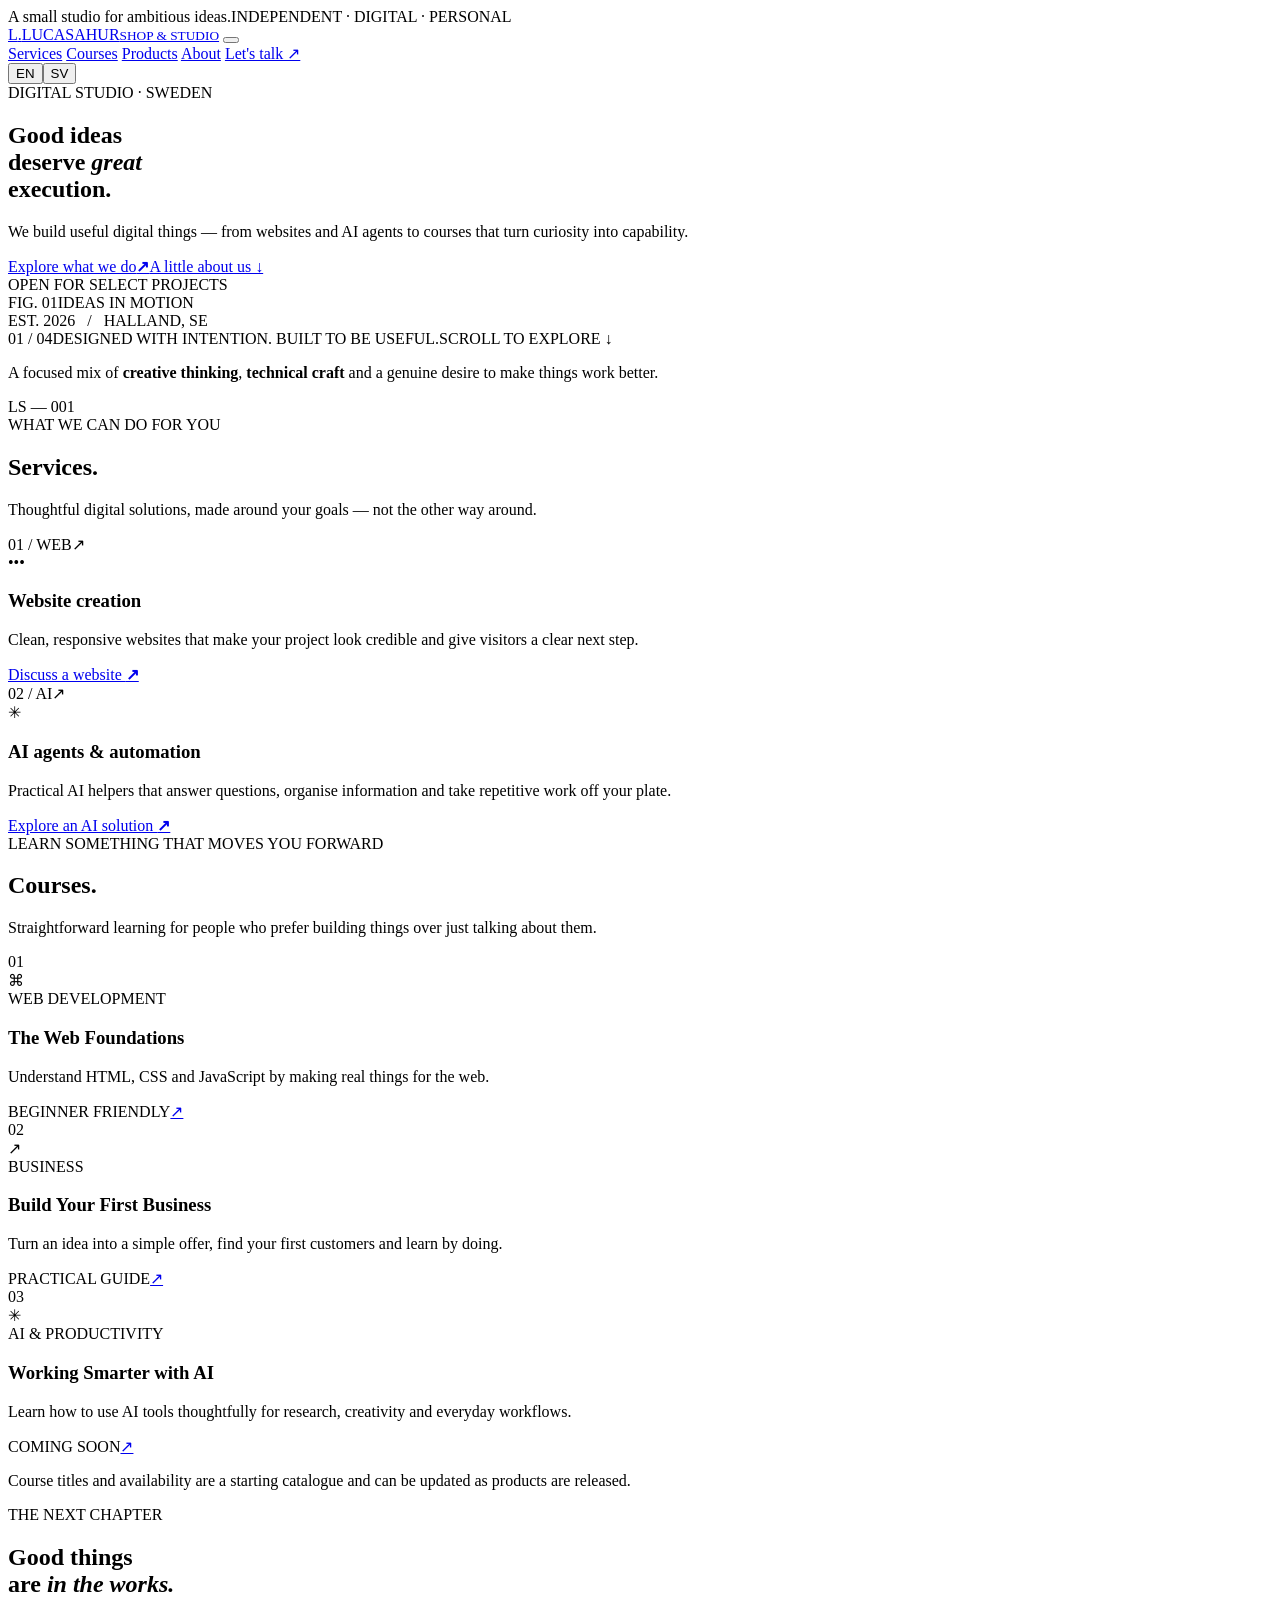
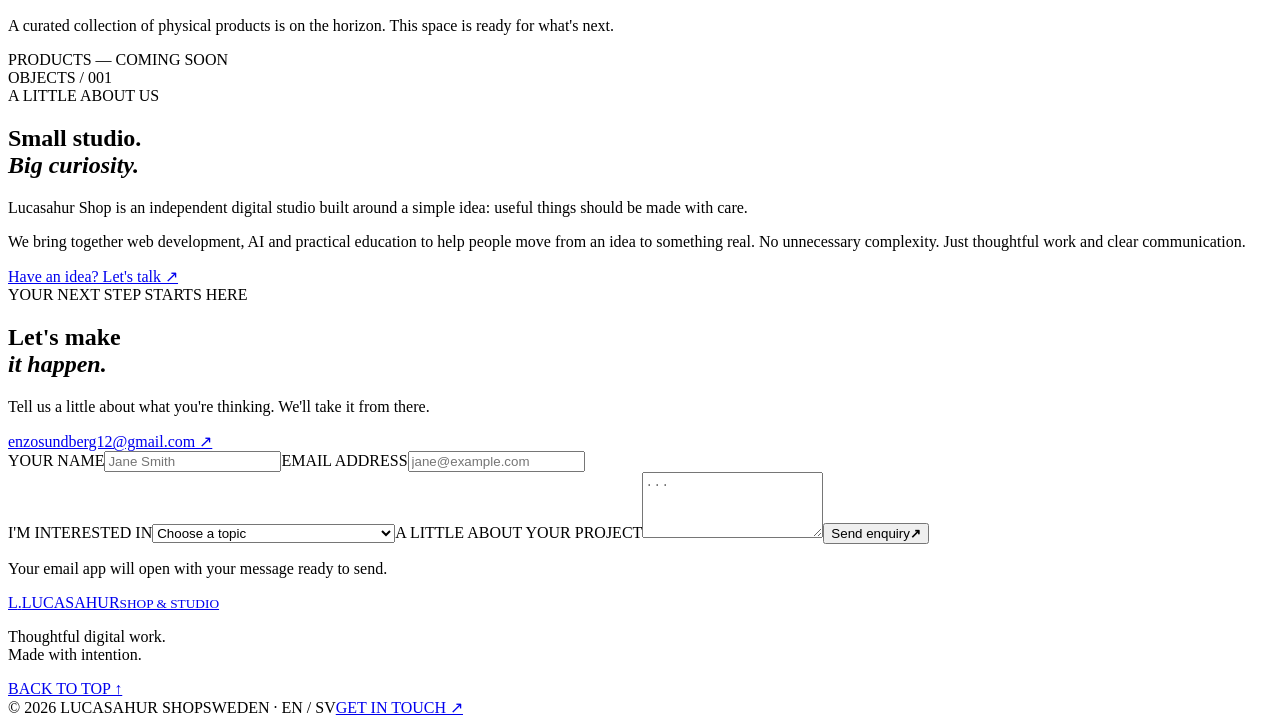
==== index.html @ e70e571a "Build Lucasahur Shop bilingual website" ====
<!DOCTYPE html>
<html lang="en">
<head>
  <meta charset="UTF-8"><meta name="viewport" content="width=device-width, initial-scale=1">
  <meta name="theme-color" content="#11110f">
  <meta name="description" content="Lucasahur Shop — digital services, practical courses and thoughtful products.">
  <meta property="og:title" content="Lucasahur Shop — Digital, thoughtfully made">
  <meta property="og:description" content="Websites, AI agents and practical digital courses.">
  <title>Lucasahur Shop — Digital, thoughtfully made</title>
  <link rel="preconnect" href="https://fonts.googleapis.com">
  <link rel="preconnect" href="https://fonts.gstatic.com" crossorigin>
  <link href="https://fonts.googleapis.com/css2?family=DM+Sans:wght@400;500;600;700&family=Manrope:wght@400;500;600;700;800&display=swap" rel="stylesheet">
  <link rel="stylesheet" href="styles.css">
  <script defer src="script.js"></script>
</head>
<body>
  <div class="announcement"><span data-en="A small studio for ambitious ideas." data-sv="En liten studio för stora idéer.">A small studio for ambitious ideas.</span><span class="announcement-right" data-en="INDEPENDENT · DIGITAL · PERSONAL" data-sv="OBEROENDE · DIGITALT · PERSONLIGT">INDEPENDENT · DIGITAL · PERSONAL</span></div>
  <header class="site-header">
    <a class="wordmark" href="#home" aria-label="Lucasahur Shop home"><span class="mark">L<span>.</span></span><span>LUCASAHUR<small>SHOP & STUDIO</small></span></a>
    <button class="menu-toggle" aria-label="Open menu" aria-expanded="false"><i></i><i></i></button>
    <nav class="main-nav">
      <a href="#services" data-en="Services" data-sv="Tjänster">Services</a>
      <a href="#courses" data-en="Courses" data-sv="Kurser">Courses</a>
      <a href="#products" data-en="Products" data-sv="Produkter">Products</a>
      <a href="#about" data-en="About" data-sv="Om oss">About</a>
      <a class="nav-contact" href="#contact" data-en="Let's talk ↗" data-sv="Kontakta oss ↗">Let's talk ↗</a>
    </nav>
    <div class="language-switch" aria-label="Language"><button class="lang active" data-lang="en">EN</button><span></span><button class="lang" data-lang="sv">SV</button></div>
  </header>

  <main>
    <section class="hero section-wrap" id="home">
      <div class="hero-copy">
        <div class="eyebrow"><span class="eyebrow-line"></span><span data-en="DIGITAL STUDIO · SWEDEN" data-sv="DIGITAL STUDIO · SVERIGE">DIGITAL STUDIO · SWEDEN</span></div>
        <h1 data-en="Good ideas<br>deserve <em>great</em><br>execution." data-sv="Bra idéer<br>förtjänar <em>riktigt</em><br>bra utförande.">Good ideas<br>deserve <em>great</em><br>execution.</h1>
        <p class="hero-lead" data-en="We build useful digital things — from websites and AI agents to courses that turn curiosity into capability." data-sv="Vi bygger användbara digitala lösningar — från webbplatser och AI-agenter till kurser som gör nyfikenhet till kunskap.">We build useful digital things — from websites and AI agents to courses that turn curiosity into capability.</p>
        <div class="hero-actions"><a class="button button-light" href="#services"><span data-en="Explore what we do" data-sv="Utforska våra tjänster">Explore what we do</span><b>↗</b></a><a class="text-link" href="#about" data-en="A little about us ↓" data-sv="Lite om oss ↓">A little about us ↓</a></div>
        <div class="hero-footnote"><span class="status-dot"></span><span data-en="OPEN FOR SELECT PROJECTS" data-sv="ÖPPEN FÖR UTVALDA PROJEKT">OPEN FOR SELECT PROJECTS</span></div>
      </div>
      <div class="hero-art" aria-label="Abstract architectural artwork">
        <div class="art-glow"></div><div class="art-frame"><div class="art-orbit orbit-one"></div><div class="art-orbit orbit-two"></div><div class="art-sphere"></div><div class="art-block"></div><div class="art-caption"><span>FIG. 01</span><span>IDEAS IN MOTION</span></div></div>
        <div class="art-side-note">EST. 2026&nbsp;&nbsp; / &nbsp;&nbsp;HALLAND, SE</div>
      </div>
      <div class="hero-bottom"><span>01 / 04</span><span data-en="DESIGNED WITH INTENTION. BUILT TO BE USEFUL." data-sv="GENOMTÄNKT DESIGN. BYGGT FÖR ATT VARA ANVÄNDBART.">DESIGNED WITH INTENTION. BUILT TO BE USEFUL.</span><span>SCROLL TO EXPLORE ↓</span></div>
    </section>

    <section class="intro-strip"><p data-en="A focused mix of <strong>creative thinking</strong>, <strong>technical craft</strong> and a genuine desire to make things work better." data-sv="En genomtänkt blandning av <strong>kreativt tänkande</strong>, <strong>tekniskt hantverk</strong> och en vilja att göra saker bättre.">A focused mix of <strong>creative thinking</strong>, <strong>technical craft</strong> and a genuine desire to make things work better.</p><span>LS — 001</span></section>

    <section class="content-section section-wrap" id="services">
      <div class="section-heading"><div><div class="eyebrow"><span class="eyebrow-line"></span><span data-en="WHAT WE CAN DO FOR YOU" data-sv="VAD VI KAN HJÄLPA DIG MED">WHAT WE CAN DO FOR YOU</span></div><h2 data-en="Services<span class='heading-period'>.</span>" data-sv="Tjänster<span class='heading-period'>.</span>">Services<span class="heading-period">.</span></h2></div><p data-en="Thoughtful digital solutions, made around your goals — not the other way around." data-sv="Genomtänkta digitala lösningar byggda kring dina mål — inte tvärtom.">Thoughtful digital solutions, made around your goals — not the other way around.</p></div>
      <div class="service-grid">
        <article class="service-card"><div class="card-top"><span>01 / WEB</span><span class="card-icon">↗</span></div><div class="line-art web-art"><div class="browser"><div class="browser-dots">•••</div><div class="browser-lines"><i></i><i></i><i></i></div><div class="browser-block"></div></div></div><h3 data-en="Website creation" data-sv="Webbdesign & utveckling">Website creation</h3><p data-en="Clean, responsive websites that make your project look credible and give visitors a clear next step." data-sv="Snygga, responsiva webbplatser som bygger förtroende och gör det enkelt för besökare att ta nästa steg.">Clean, responsive websites that make your project look credible and give visitors a clear next step.</p><a href="#contact" class="card-link" data-en="Discuss a website" data-sv="Prata om en webbplats">Discuss a website <b>↗</b></a></article>
        <article class="service-card"><div class="card-top"><span>02 / AI</span><span class="card-icon">↗</span></div><div class="line-art ai-art"><div class="ai-core">✳</div><div class="ai-ring ring-a"></div><div class="ai-ring ring-b"></div><span class="ai-node node-a"></span><span class="ai-node node-b"></span><span class="ai-node node-c"></span></div><h3 data-en="AI agents & automation" data-sv="AI-agenter & automatisering">AI agents & automation</h3><p data-en="Practical AI helpers that answer questions, organise information and take repetitive work off your plate." data-sv="Smarta AI-hjälpare som svarar på frågor, organiserar information och automatiserar repetitiva uppgifter.">Practical AI helpers that answer questions, organise information and take repetitive work off your plate.</p><a href="#contact" class="card-link" data-en="Explore an AI solution" data-sv="Utforska en AI-lösning">Explore an AI solution <b>↗</b></a></article>
      </div>
    </section>

    <section class="courses-section" id="courses"><div class="section-wrap">
      <div class="section-heading"><div><div class="eyebrow"><span class="eyebrow-line"></span><span data-en="LEARN SOMETHING THAT MOVES YOU FORWARD" data-sv="LÄR DIG NÅGOT SOM TAR DIG VIDARE">LEARN SOMETHING THAT MOVES YOU FORWARD</span></div><h2 data-en="Courses<span class='heading-period'>.</span>" data-sv="Kurser<span class='heading-period'>.</span>">Courses<span class="heading-period">.</span></h2></div><p data-en="Straightforward learning for people who prefer building things over just talking about them." data-sv="Praktiskt lärande för dig som hellre bygger saker än bara pratar om dem.">Straightforward learning for people who prefer building things over just talking about them.</p></div>
      <div class="course-list">
        <article class="course-row"><div class="course-number">01</div><div class="course-symbol">⌘</div><div class="course-info"><span class="course-tag" data-en="WEB DEVELOPMENT" data-sv="WEBBUTVECKLING">WEB DEVELOPMENT</span><h3 data-en="The Web Foundations" data-sv="Grunderna i webben">The Web Foundations</h3><p data-en="Understand HTML, CSS and JavaScript by making real things for the web." data-sv="Lär dig HTML, CSS och JavaScript genom att skapa riktiga saker för webben.">Understand HTML, CSS and JavaScript by making real things for the web.</p></div><div class="course-meta"><span data-en="BEGINNER FRIENDLY" data-sv="FÖR NYBÖRJARE">BEGINNER FRIENDLY</span><a href="#contact" aria-label="Enquire about The Web Foundations">↗</a></div></article>
        <article class="course-row"><div class="course-number">02</div><div class="course-symbol">↗</div><div class="course-info"><span class="course-tag" data-en="BUSINESS" data-sv="FÖRETAGANDE">BUSINESS</span><h3 data-en="Build Your First Business" data-sv="Starta ditt första företag">Build Your First Business</h3><p data-en="Turn an idea into a simple offer, find your first customers and learn by doing." data-sv="Förvandla en idé till ett erbjudande, hitta dina första kunder och lär genom att göra.">Turn an idea into a simple offer, find your first customers and learn by doing.</p></div><div class="course-meta"><span data-en="PRACTICAL GUIDE" data-sv="PRAKTISK GUIDE">PRACTICAL GUIDE</span><a href="#contact" aria-label="Enquire about Build Your First Business">↗</a></div></article>
        <article class="course-row"><div class="course-number">03</div><div class="course-symbol">✳</div><div class="course-info"><span class="course-tag" data-en="AI & PRODUCTIVITY" data-sv="AI & PRODUKTIVITET">AI & PRODUCTIVITY</span><h3 data-en="Working Smarter with AI" data-sv="Arbeta smartare med AI">Working Smarter with AI</h3><p data-en="Learn how to use AI tools thoughtfully for research, creativity and everyday workflows." data-sv="Lär dig använda AI-verktyg för research, kreativitet och vardagliga arbetsflöden.">Learn how to use AI tools thoughtfully for research, creativity and everyday workflows.</p></div><div class="course-meta"><span data-en="COMING SOON" data-sv="KOMMER SNART">COMING SOON</span><a href="#contact" aria-label="Enquire about Working Smarter with AI">↗</a></div></article>
      </div>
      <p class="small-note" data-en="Course titles and availability are a starting catalogue and can be updated as products are released." data-sv="Kursnamn och tillgänglighet är en första katalog som kan uppdateras när kurser lanseras.">Course titles and availability are a starting catalogue and can be updated as products are released.</p>
    </div></section>

    <section class="products-section section-wrap" id="products"><div class="products-copy"><div class="eyebrow"><span class="eyebrow-line"></span><span data-en="THE NEXT CHAPTER" data-sv="NÄSTA KAPITEL">THE NEXT CHAPTER</span></div><h2 data-en="Good things<br>are <em>in the works.</em>" data-sv="Något bra<br>är <em>på gång.</em>">Good things<br>are <em>in the works.</em></h2><p data-en="A curated collection of physical products is on the horizon. This space is ready for what's next." data-sv="En noga utvald samling fysiska produkter är på väg. Den här platsen väntar på nästa kapitel.">A curated collection of physical products is on the horizon. This space is ready for what's next.</p><span class="coming-label"><i></i><span data-en="PRODUCTS — COMING SOON" data-sv="PRODUKTER — KOMMER SNART">PRODUCTS — COMING SOON</span></span></div><div class="product-visual"><div class="product-shape shape-one"></div><div class="product-shape shape-two"></div><div class="product-shape shape-three"></div><span>OBJECTS / 001</span></div></section>

    <section class="about-section" id="about"><div class="section-wrap about-grid"><div><div class="eyebrow"><span class="eyebrow-line"></span><span data-en="A LITTLE ABOUT US" data-sv="LITE OM OSS">A LITTLE ABOUT US</span></div><h2 data-en="Small studio.<br><em>Big curiosity.</em>" data-sv="Liten studio.<br><em>Stor nyfikenhet.</em>">Small studio.<br><em>Big curiosity.</em></h2></div><div class="about-copy"><p class="about-lead" data-en="Lucasahur Shop is an independent digital studio built around a simple idea: useful things should be made with care." data-sv="Lucasahur Shop är en fristående digital studio med en enkel idé: användbara saker ska skapas med omtanke.">Lucasahur Shop is an independent digital studio built around a simple idea: useful things should be made with care.</p><p data-en="We bring together web development, AI and practical education to help people move from an idea to something real. No unnecessary complexity. Just thoughtful work and clear communication." data-sv="Vi kombinerar webbutveckling, AI och praktiskt lärande för att hjälpa människor gå från idé till verklighet. Ingen onödig komplexitet. Bara genomtänkt arbete och tydlig kommunikation.">We bring together web development, AI and practical education to help people move from an idea to something real. No unnecessary complexity. Just thoughtful work and clear communication.</p><a class="text-link" href="#contact" data-en="Have an idea? Let's talk ↗" data-sv="Har du en idé? Hör av dig ↗">Have an idea? Let's talk ↗</a></div></div></section>

    <section class="contact-section section-wrap" id="contact"><div class="contact-heading"><div class="eyebrow"><span class="eyebrow-line"></span><span data-en="YOUR NEXT STEP STARTS HERE" data-sv="DITT NÄSTA STEG BÖRJAR HÄR">YOUR NEXT STEP STARTS HERE</span></div><h2 data-en="Let's make<br><em>it happen.</em>" data-sv="Låt oss<br><em>förverkliga det.</em>">Let's make<br><em>it happen.</em></h2><p data-en="Tell us a little about what you're thinking. We'll take it from there." data-sv="Berätta lite om vad du har i tankarna. Vi tar det vidare därifrån.">Tell us a little about what you're thinking. We'll take it from there.</p><a class="email-link" href="mailto:enzosundberg12@gmail.com">enzosundberg12@gmail.com ↗</a></div>
      <form class="contact-form" id="contactForm"><div class="form-row"><label><span data-en="YOUR NAME" data-sv="DITT NAMN">YOUR NAME</span><input name="name" required autocomplete="name" placeholder="Jane Smith"></label><label><span data-en="EMAIL ADDRESS" data-sv="E-POSTADRESS">EMAIL ADDRESS</span><input type="email" name="email" required autocomplete="email" placeholder="jane@example.com"></label></div><label><span data-en="I'M INTERESTED IN" data-sv="JAG ÄR INTRESSERAD AV">I'M INTERESTED IN</span><select name="interest" required><option value="" data-en="Choose a topic" data-sv="Välj ett ämne">Choose a topic</option><option>Website / Webbplats</option><option>AI agent / AI-agent</option><option>Course / Kurs</option><option>Physical products / Fysiska produkter</option><option>Something else / Annat</option></select></label><label><span data-en="A LITTLE ABOUT YOUR PROJECT" data-sv="BERÄTTA LITE OM DITT PROJEKT">A LITTLE ABOUT YOUR PROJECT</span><textarea name="message" rows="4" required placeholder="..."></textarea></label><button class="button button-light submit-button" type="submit"><span data-en="Send enquiry" data-sv="Skicka förfrågan">Send enquiry</span><b>↗</b></button><p class="form-note" data-en="Your email app will open with your message ready to send." data-sv="Ditt e-postprogram öppnas med meddelandet redo att skickas.">Your email app will open with your message ready to send.</p></form>
    </section>
  </main>
  <footer class="site-footer"><div class="footer-top"><a class="wordmark footer-wordmark" href="#home"><span class="mark">L<span>.</span></span><span>LUCASAHUR<small>SHOP & STUDIO</small></span></a><p data-en="Thoughtful digital work.<br>Made with intention." data-sv="Genomtänkt digitalt arbete.<br>Skapat med omtanke.">Thoughtful digital work.<br>Made with intention.</p><a href="#home" class="back-top" data-en="BACK TO TOP ↑" data-sv="TILL TOPPEN ↑">BACK TO TOP ↑</a></div><div class="footer-bottom"><span>© 2026 LUCASAHUR SHOP</span><span>SWEDEN · EN / SV</span><a href="mailto:enzosundberg12@gmail.com">GET IN TOUCH ↗</a></div></footer>
</body></html>
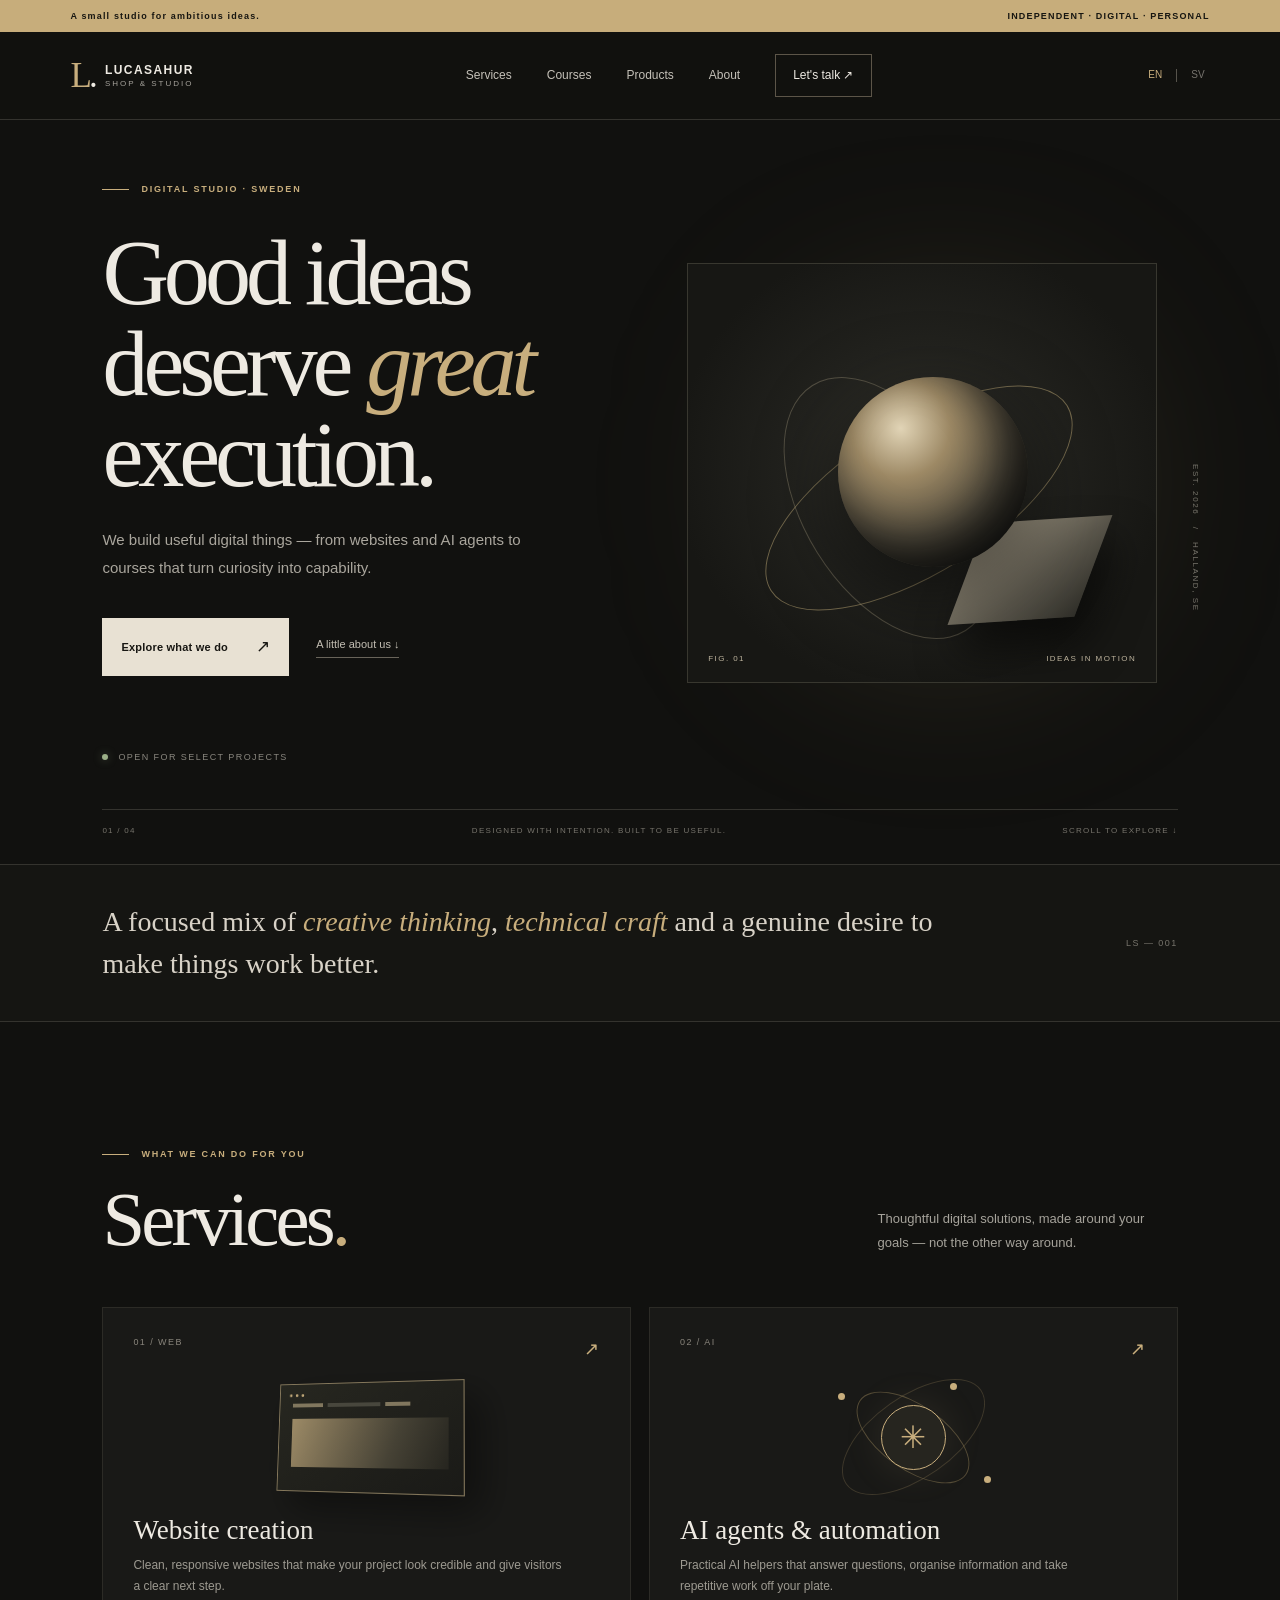
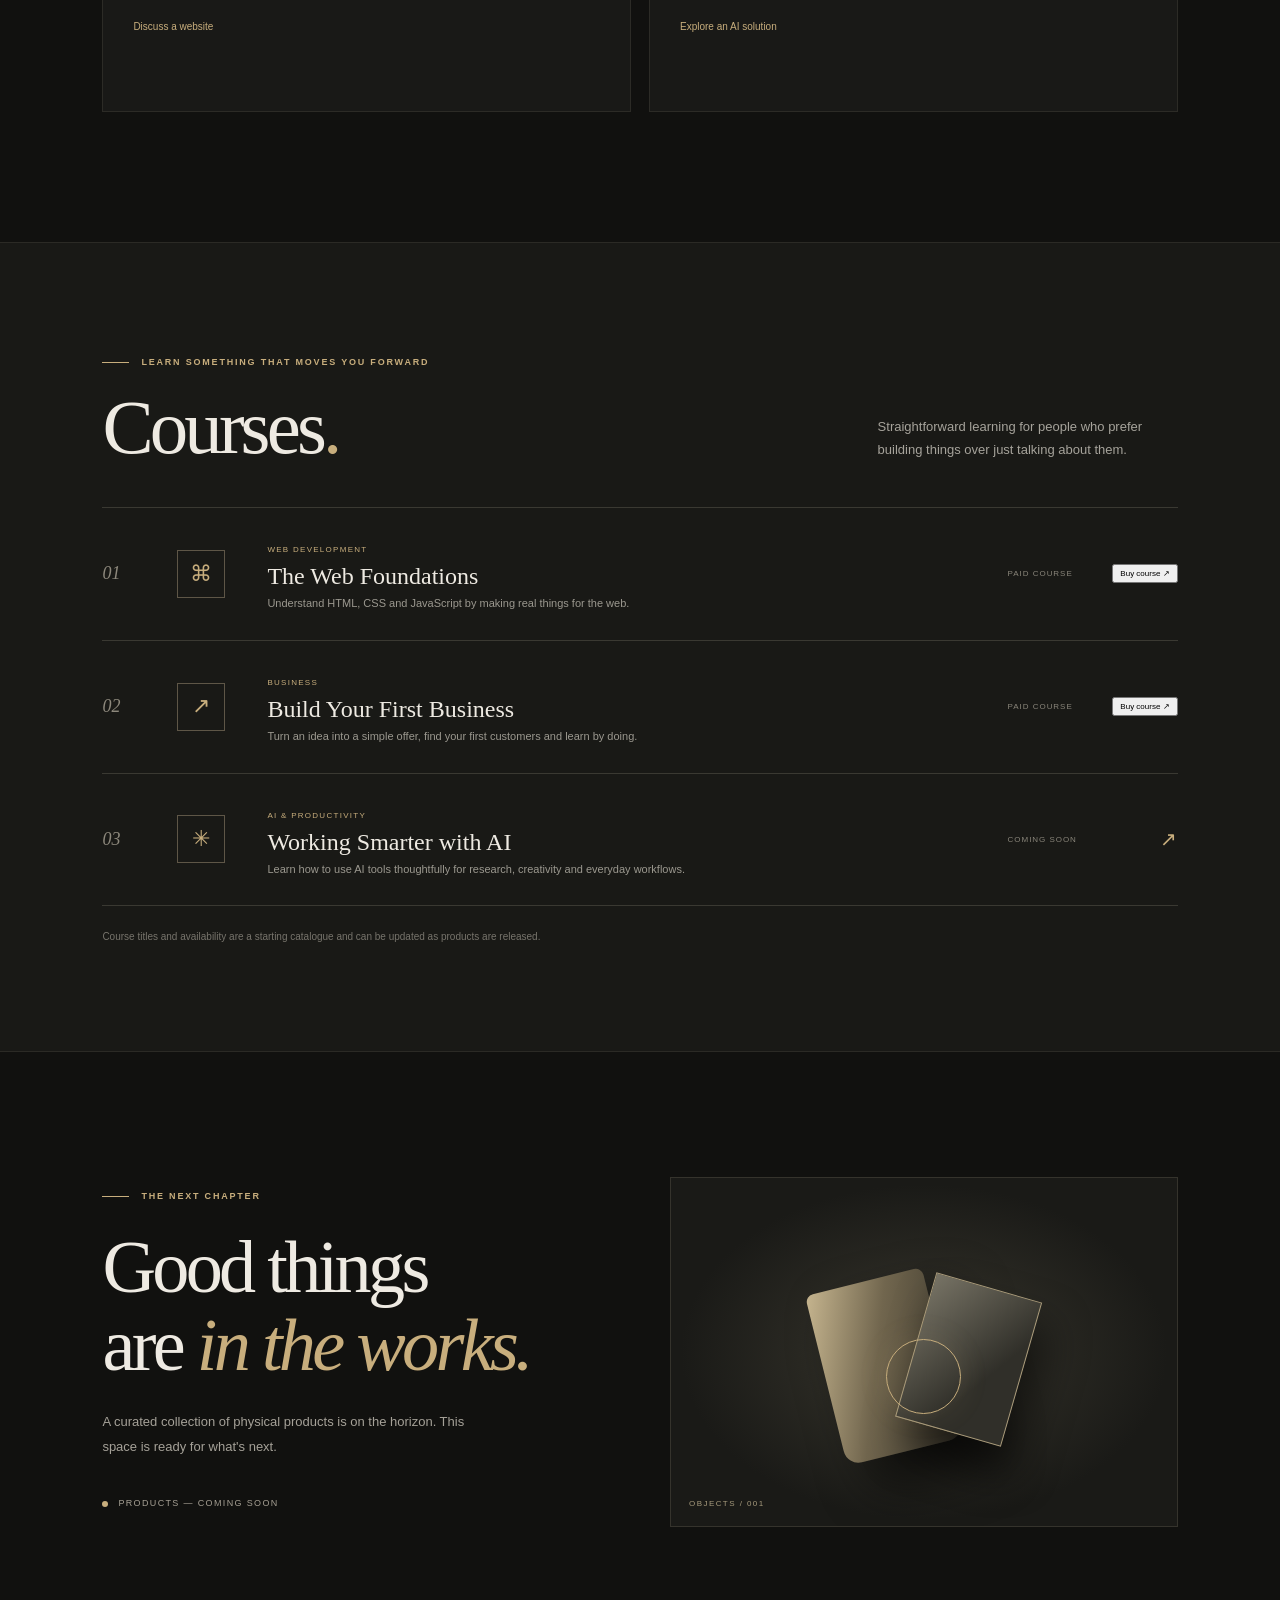
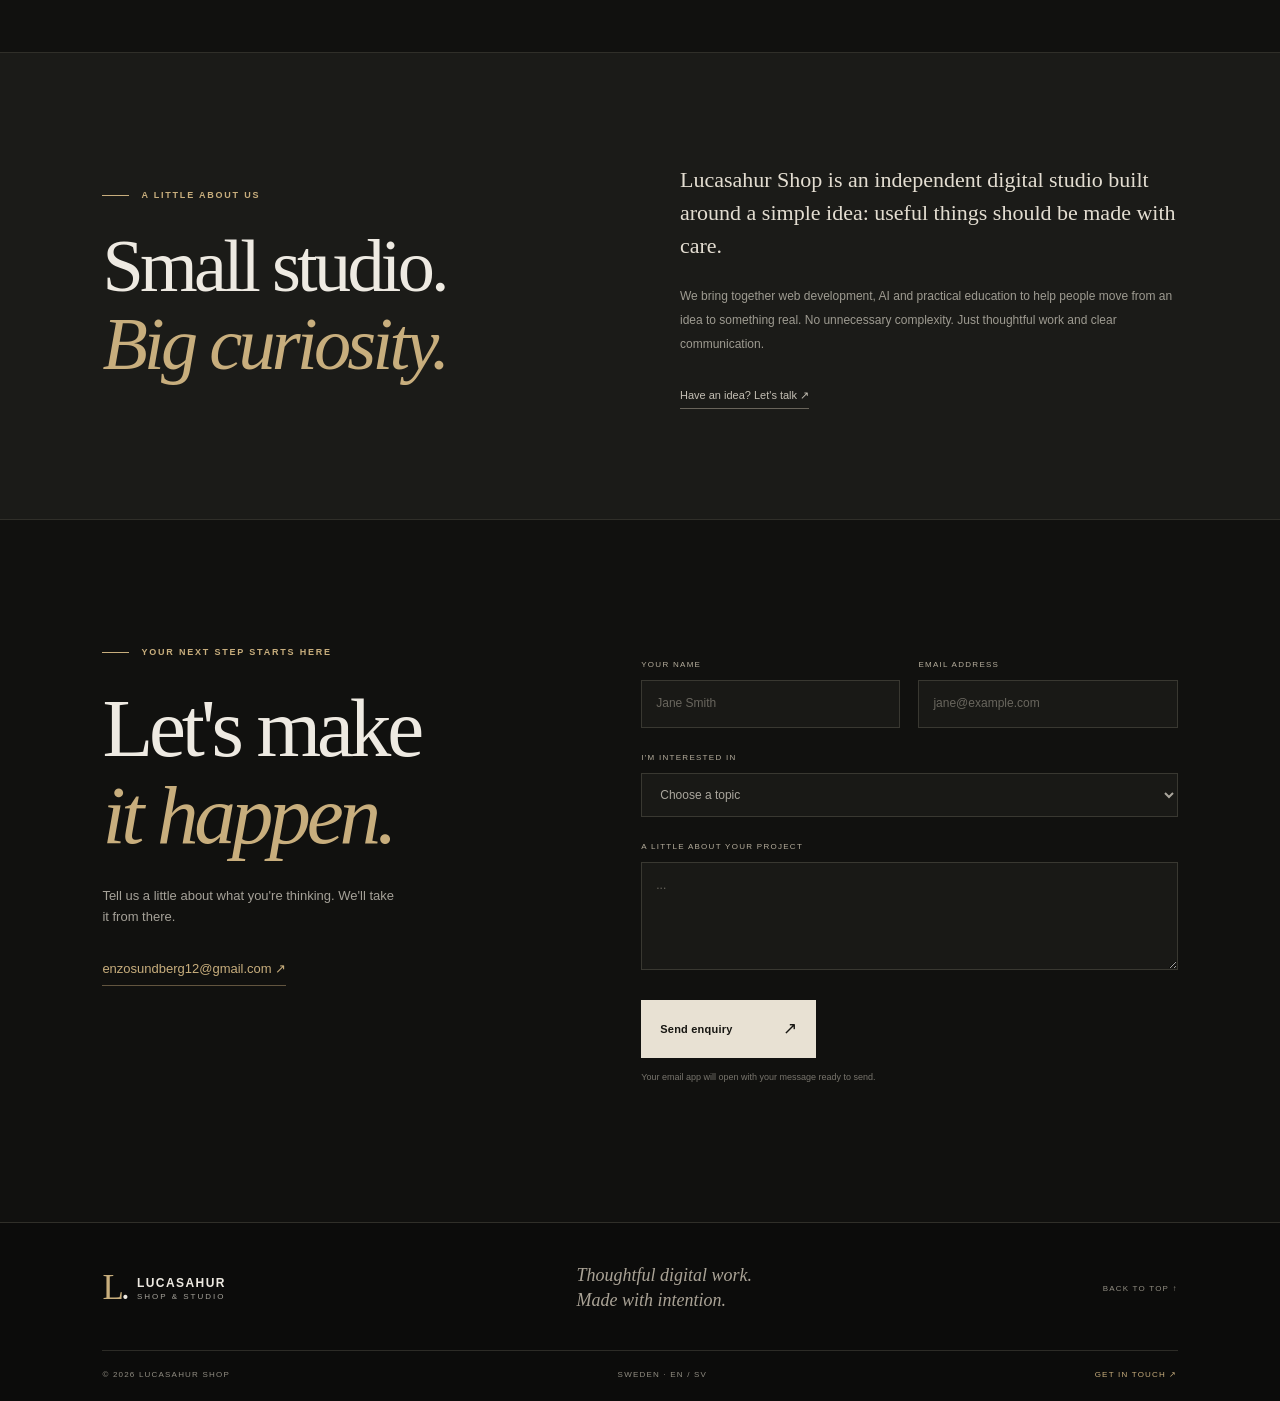
==== commit 74e64469: "Connect course catalogue to secure checkout buttons" ====
--- a/index.html
+++ b/index.html
@@ -12,6 +12,7 @@
   <link href="https://fonts.googleapis.com/css2?family=DM+Sans:wght@400;500;600;700&family=Manrope:wght@400;500;600;700;800&display=swap" rel="stylesheet">
   <link rel="stylesheet" href="styles.css">
   <script defer src="script.js"></script>
+  <script defer src="course-system.js"></script>
 </head>
 <body>
   <div class="announcement"><span data-en="A small studio for ambitious ideas." data-sv="En liten studio för stora idéer.">A small studio for ambitious ideas.</span><span class="announcement-right" data-en="INDEPENDENT · DIGITAL · PERSONAL" data-sv="OBEROENDE · DIGITALT · PERSONLIGT">INDEPENDENT · DIGITAL · PERSONAL</span></div>
@@ -57,8 +58,8 @@
     <section class="courses-section" id="courses"><div class="section-wrap">
       <div class="section-heading"><div><div class="eyebrow"><span class="eyebrow-line"></span><span data-en="LEARN SOMETHING THAT MOVES YOU FORWARD" data-sv="LÄR DIG NÅGOT SOM TAR DIG VIDARE">LEARN SOMETHING THAT MOVES YOU FORWARD</span></div><h2 data-en="Courses<span class='heading-period'>.</span>" data-sv="Kurser<span class='heading-period'>.</span>">Courses<span class="heading-period">.</span></h2></div><p data-en="Straightforward learning for people who prefer building things over just talking about them." data-sv="Praktiskt lärande för dig som hellre bygger saker än bara pratar om dem.">Straightforward learning for people who prefer building things over just talking about them.</p></div>
       <div class="course-list">
-        <article class="course-row"><div class="course-number">01</div><div class="course-symbol">⌘</div><div class="course-info"><span class="course-tag" data-en="WEB DEVELOPMENT" data-sv="WEBBUTVECKLING">WEB DEVELOPMENT</span><h3 data-en="The Web Foundations" data-sv="Grunderna i webben">The Web Foundations</h3><p data-en="Understand HTML, CSS and JavaScript by making real things for the web." data-sv="Lär dig HTML, CSS och JavaScript genom att skapa riktiga saker för webben.">Understand HTML, CSS and JavaScript by making real things for the web.</p></div><div class="course-meta"><span data-en="BEGINNER FRIENDLY" data-sv="FÖR NYBÖRJARE">BEGINNER FRIENDLY</span><a href="#contact" aria-label="Enquire about The Web Foundations">↗</a></div></article>
-        <article class="course-row"><div class="course-number">02</div><div class="course-symbol">↗</div><div class="course-info"><span class="course-tag" data-en="BUSINESS" data-sv="FÖRETAGANDE">BUSINESS</span><h3 data-en="Build Your First Business" data-sv="Starta ditt första företag">Build Your First Business</h3><p data-en="Turn an idea into a simple offer, find your first customers and learn by doing." data-sv="Förvandla en idé till ett erbjudande, hitta dina första kunder och lär genom att göra.">Turn an idea into a simple offer, find your first customers and learn by doing.</p></div><div class="course-meta"><span data-en="PRACTICAL GUIDE" data-sv="PRAKTISK GUIDE">PRACTICAL GUIDE</span><a href="#contact" aria-label="Enquire about Build Your First Business">↗</a></div></article>
+        <article class="course-row"><div class="course-number">01</div><div class="course-symbol">⌘</div><div class="course-info"><span class="course-tag" data-en="WEB DEVELOPMENT" data-sv="WEBBUTVECKLING">WEB DEVELOPMENT</span><h3 data-en="The Web Foundations" data-sv="Grunderna i webben">The Web Foundations</h3><p data-en="Understand HTML, CSS and JavaScript by making real things for the web." data-sv="Lär dig HTML, CSS och JavaScript genom att skapa riktiga saker för webben.">Understand HTML, CSS and JavaScript by making real things for the web.</p></div><div class="course-meta"><span data-en="PAID COURSE" data-sv="BETALKURS">PAID COURSE</span><button class="course-buy" data-course-buy="web-foundations" data-en="Buy course ↗" data-sv="Köp kurs ↗" type="button">Buy course ↗</button></div></article>
+        <article class="course-row"><div class="course-number">02</div><div class="course-symbol">↗</div><div class="course-info"><span class="course-tag" data-en="BUSINESS" data-sv="FÖRETAGANDE">BUSINESS</span><h3 data-en="Build Your First Business" data-sv="Starta ditt första företag">Build Your First Business</h3><p data-en="Turn an idea into a simple offer, find your first customers and learn by doing." data-sv="Förvandla en idé till ett erbjudande, hitta dina första kunder och lär genom att göra.">Turn an idea into a simple offer, find your first customers and learn by doing.</p></div><div class="course-meta"><span data-en="PAID COURSE" data-sv="BETALKURS">PAID COURSE</span><button class="course-buy" data-course-buy="first-business" data-en="Buy course ↗" data-sv="Köp kurs ↗" type="button">Buy course ↗</button></div></article>
         <article class="course-row"><div class="course-number">03</div><div class="course-symbol">✳</div><div class="course-info"><span class="course-tag" data-en="AI & PRODUCTIVITY" data-sv="AI & PRODUKTIVITET">AI & PRODUCTIVITY</span><h3 data-en="Working Smarter with AI" data-sv="Arbeta smartare med AI">Working Smarter with AI</h3><p data-en="Learn how to use AI tools thoughtfully for research, creativity and everyday workflows." data-sv="Lär dig använda AI-verktyg för research, kreativitet och vardagliga arbetsflöden.">Learn how to use AI tools thoughtfully for research, creativity and everyday workflows.</p></div><div class="course-meta"><span data-en="COMING SOON" data-sv="KOMMER SNART">COMING SOON</span><a href="#contact" aria-label="Enquire about Working Smarter with AI">↗</a></div></article>
       </div>
       <p class="small-note" data-en="Course titles and availability are a starting catalogue and can be updated as products are released." data-sv="Kursnamn och tillgänglighet är en första katalog som kan uppdateras när kurser lanseras.">Course titles and availability are a starting catalogue and can be updated as products are released.</p>
--- a/styles.css
+++ b/styles.css
@@ -0,0 +1 @@
+:root{--bg:#11110f;--panel:#191917;--panel2:#20201d;--text:#eeeae2;--muted:#a6a39b;--gold:#c8ae7d;--line:#34332e;--serif:Georgia,'Times New Roman',serif}*{box-sizing:border-box}html{scroll-behavior:smooth;scroll-padding-top:100px}body{margin:0;background:var(--bg);color:var(--text);font-family:'DM Sans',sans-serif;font-size:15px;line-height:1.65;-webkit-font-smoothing:antialiased}a{color:inherit;text-decoration:none}button,input,textarea,select{font:inherit}.announcement{height:32px;padding:0 5.5%;display:flex;justify-content:space-between;align-items:center;background:#c7ad7b;color:#171611;font-size:9px;letter-spacing:.13em;font-weight:700}.site-header{height:88px;padding:0 5.5%;display:flex;align-items:center;justify-content:space-between;border-bottom:1px solid var(--line);position:sticky;top:0;z-index:20;background:rgba(17,17,15,.94);backdrop-filter:blur(14px)}.wordmark{display:flex;align-items:center;gap:10px;font:700 12px Manrope,sans-serif;letter-spacing:.12em}.wordmark small{display:block;font:500 8px 'DM Sans',sans-serif;letter-spacing:.25em;color:var(--muted);margin-top:2px}.mark{font:500 35px var(--serif);color:var(--gold);letter-spacing:-.08em}.mark span{color:var(--text)}.main-nav{display:flex;align-items:center;gap:35px;font-size:12px;color:#c5c1b8}.main-nav a:hover,.text-link:hover{color:var(--gold)}.main-nav .nav-contact{border:1px solid #5c5548;padding:11px 17px;color:var(--text)}.language-switch{display:flex;align-items:center;gap:9px;font-size:10px}.language-switch span{width:1px;height:13px;background:#56534b}.lang{border:0;background:none;color:#77746d;padding:5px;cursor:pointer}.lang.active{color:var(--gold)}.menu-toggle{display:none}.section-wrap{padding-left:8%;padding-right:8%;max-width:1600px;margin:auto}.hero{min-height:690px;display:grid;grid-template-columns:1.05fr .95fr;align-items:center;position:relative;padding-top:62px;padding-bottom:100px}.hero-copy{position:relative;z-index:2}.eyebrow{display:flex;align-items:center;gap:12px;font-size:9px;letter-spacing:.2em;color:var(--gold);font-weight:600}.eyebrow-line{width:27px;height:1px;background:var(--gold)}h1,h2,h3,p{margin-top:0}.hero h1{font:500 clamp(58px,7.2vw,104px)/.99 var(--serif);letter-spacing:-.055em;margin:31px 0 24px}.hero h1 em,h2 em{font-style:italic;color:var(--gold);font-weight:400}.hero-lead{max-width:430px;color:#aaa69d;font-size:15px;line-height:1.9}.hero-actions{display:flex;align-items:center;gap:27px;margin-top:35px}.button{display:inline-flex;align-items:center;justify-content:space-between;gap:28px;padding:15px 19px;font-size:11px;font-weight:700;letter-spacing:.02em;border:0;cursor:pointer}.button-light{background:#e8e1d3;color:#171612}.button-light:hover{background:var(--gold)}.button b{font-size:17px;font-weight:400}.text-link{font-size:11px;color:#c4bfb4;border-bottom:1px solid #69645a;padding-bottom:4px}.hero-footnote{margin-top:74px;font-size:9px;letter-spacing:.16em;color:#89867e;display:flex;align-items:center;gap:10px}.status-dot,.coming-label i{width:6px;height:6px;border-radius:50%;background:#9baf87;box-shadow:0 0 10px #9baf8766}.hero-art{height:470px;position:relative;display:grid;place-items:center}.art-frame{width:min(100%,470px);height:420px;position:relative;overflow:hidden;background:radial-gradient(ellipse at 50% 48%,#3a3931 0,#22221e 38%,#171714 75%);border:1px solid #38372f}.art-glow{position:absolute;width:300px;height:300px;background:#b59a6840;filter:blur(100px);border-radius:50%;top:20%;left:25%}.art-sphere{position:absolute;width:190px;height:190px;border-radius:50%;top:27%;left:32%;background:radial-gradient(circle at 33% 27%,#e1d4b6,#9d8965 26%,#504a3c 58%,#26251f 78%);box-shadow:inset -20px -20px 45px #080807aa,0 25px 80px #0009;z-index:2}.art-block{position:absolute;width:140px;height:90px;bottom:16%;right:12%;background:linear-gradient(135deg,#aaa18c,#5b574c 60%,#302f29);transform:skewY(-28deg) rotate(25deg);box-shadow:20px 25px 40px #0008}.art-orbit{position:absolute;border:1px solid #c4ae7a80;border-radius:50%;width:350px;height:150px;top:38%;left:12%;transform:rotate(-32deg)}.orbit-two{transform:rotate(58deg);width:290px;height:170px;border-color:#d9c9a444}.art-caption{position:absolute;bottom:17px;left:20px;right:20px;display:flex;justify-content:space-between;color:#bdb39d;font-size:8px;letter-spacing:.18em}.art-side-note{position:absolute;right:-24px;top:48%;writing-mode:vertical-rl;font-size:8px;letter-spacing:.2em;color:#77746b}.hero-bottom{position:absolute;bottom:27px;left:8%;right:8%;border-top:1px solid var(--line);padding-top:14px;display:flex;justify-content:space-between;color:#77746c;font-size:8px;letter-spacing:.16em}.intro-strip{border-top:1px solid var(--line);border-bottom:1px solid var(--line);padding:36px 8%;display:flex;align-items:center;justify-content:space-between;gap:30px;background:#151512}.intro-strip p{font:400 clamp(19px,2.2vw,28px)/1.5 var(--serif);max-width:850px;margin:0;color:#d8d2c7}.intro-strip strong{color:var(--gold);font-weight:400;font-style:italic}.intro-strip>span{font-size:9px;color:#77746c;letter-spacing:.16em}.content-section{padding-top:125px;padding-bottom:130px}.section-heading{display:flex;align-items:end;justify-content:space-between;gap:40px;margin-bottom:48px}.section-heading h2,.courses-section h2{font:500 clamp(52px,6vw,78px)/1 var(--serif);letter-spacing:-.05em;margin:20px 0 0}.heading-period{color:var(--gold)}.section-heading>p{max-width:300px;color:var(--muted);font-size:13px;line-height:1.8;margin-bottom:5px}.service-grid{display:grid;grid-template-columns:1fr 1fr;gap:18px}.service-card{background:var(--panel);border:1px solid #2c2b26;padding:27px 30px 30px;min-height:405px;transition:transform .3s,border-color .3s}.service-card:hover{transform:translateY(-5px);border-color:#75674d}.card-top{display:flex;justify-content:space-between;font-size:9px;letter-spacing:.16em;color:#89857c}.card-icon{color:var(--gold);font-size:18px}.line-art{height:145px;display:grid;place-items:center;position:relative}.browser{width:190px;height:112px;border:1px solid #84775b;position:relative;padding:20px 14px 12px;background:linear-gradient(145deg,#272720,#1a1a17);transform:perspective(400px) rotateY(-12deg) rotateX(5deg);box-shadow:15px 15px 35px #0006}.browser-dots{position:absolute;top:4px;left:10px;color:var(--gold);font-size:10px;letter-spacing:3px}.browser-lines{display:flex;gap:5px}.browser-lines i{height:4px;width:33px;background:#81775e}.browser-lines i:nth-child(2){width:55px;background:#48473d}.browser-lines i:nth-child(3){width:25px}.browser-block{height:50px;margin-top:12px;background:linear-gradient(110deg,#9c8a66,#464235 65%,#26251f);width:100%}.ai-core{width:65px;height:65px;border:1px solid var(--gold);border-radius:50%;display:grid;place-items:center;color:var(--gold);font-size:31px;z-index:2;background:#26251f;box-shadow:0 0 40px #c8ae7d20}.ai-ring{position:absolute;width:130px;height:65px;border:1px solid #88765288;border-radius:50%;transform:rotate(35deg)}.ring-b{transform:rotate(-35deg);width:165px;height:82px;border-color:#88765255}.ai-node{position:absolute;width:7px;height:7px;background:var(--gold);border-radius:50%}.node-a{top:28px;left:calc(50% - 75px)}.node-b{bottom:27px;right:calc(50% - 78px)}.node-c{top:18px;right:calc(50% - 44px)}.service-card h3{font:500 27px var(--serif);margin:5px 0 9px}.service-card p{color:#9d9a91;font-size:12px;line-height:1.8;max-width:430px;min-height:44px}.card-link{display:inline-flex;gap:20px;align-items:center;color:var(--gold);font-size:10px;margin-top:8px}.card-link b{font-size:16px;font-weight:400}.courses-section{background:#191916;padding:112px 0 105px;border-top:1px solid #2b2a25;border-bottom:1px solid #2b2a25}.courses-section .section-heading{margin-bottom:40px}.course-list{border-top:1px solid #3a3932}.course-row{display:grid;grid-template-columns:55px 70px 1fr 170px;gap:20px;align-items:center;padding:27px 0;border-bottom:1px solid #3a3932}.course-number{font:italic 18px var(--serif);color:#8d887c}.course-symbol{width:48px;height:48px;border:1px solid #5e5647;display:grid;place-items:center;color:var(--gold);font-size:22px}.course-tag{font-size:8px;letter-spacing:.16em;color:var(--gold)}.course-info h3{font:500 24px var(--serif);margin:4px 0}.course-info p{font-size:11px;color:#9b988f;margin:0}.course-meta{display:flex;align-items:center;justify-content:space-between;gap:12px;font-size:8px;letter-spacing:.12em;color:#89857a}.course-meta a{font-size:20px;color:var(--gold)}.small-note{font-size:10px;color:#77746c;margin:23px 0 0}.products-section{display:grid;grid-template-columns:1fr 1fr;gap:60px;align-items:center;padding-top:125px;padding-bottom:125px}.products-copy h2,.about-grid h2,.contact-heading h2{font:500 clamp(48px,5.8vw,76px)/1.05 var(--serif);letter-spacing:-.05em;margin:25px 0}.products-copy>p{max-width:380px;color:#a5a198;font-size:13px;line-height:1.9}.coming-label{display:inline-flex;align-items:center;gap:10px;color:#a6a094;font-size:9px;letter-spacing:.15em;margin-top:24px}.coming-label i{background:var(--gold);box-shadow:none}.product-visual{height:350px;background:radial-gradient(ellipse at center,#39372e,#1a1a17 68%);border:1px solid #35332c;position:relative;overflow:hidden;display:grid;place-items:center}.product-visual>span{position:absolute;bottom:16px;left:18px;font-size:8px;letter-spacing:.18em;color:#a69a7c}.product-shape{position:absolute}.shape-one{width:120px;height:175px;background:linear-gradient(110deg,#c6b58f,#71664e 45%,#39352b);border-radius:8px 8px 15px 15px;transform:rotate(-14deg) translate(-42px,5px);box-shadow:25px 30px 50px #0009}.shape-two{width:110px;height:150px;background:linear-gradient(125deg,#777365,#302f29 65%);border:1px solid #a89a7a;transform:rotate(16deg) translate(45px,-5px);box-shadow:15px 25px 40px #0008}.shape-three{width:75px;height:75px;border-radius:50%;border:1px solid #c8ae7d;transform:translate(0,25px);box-shadow:0 0 30px #c8ae7d20}.about-section{background:#1b1b18;border-top:1px solid #302f29;border-bottom:1px solid #302f29;padding:110px 0}.about-grid{display:grid;grid-template-columns:1fr 1fr;gap:80px;align-items:center}.about-grid h2{margin-bottom:0}.about-copy{max-width:500px}.about-lead{font:400 22px/1.5 var(--serif);color:#e3ddd1}.about-copy>p:not(.about-lead){color:#9e9b91;font-size:12px;line-height:2}.about-copy .text-link{display:inline-block;margin-top:18px}.contact-section{padding-top:125px;padding-bottom:125px;display:grid;grid-template-columns:.9fr 1.1fr;gap:100px}.contact-heading h2{font-size:clamp(58px,6.5vw,86px)}.contact-heading>p{color:#a5a198;font-size:13px;max-width:300px}.email-link{display:inline-block;color:var(--gold);font-size:13px;margin-top:18px;border-bottom:1px solid #62553f;padding-bottom:5px}.contact-form{padding-top:13px}.contact-form label{display:block;margin-bottom:23px}.contact-form label>span{display:block;font-size:8px;letter-spacing:.16em;color:#b5ad9c;margin-bottom:9px}.form-row{display:grid;grid-template-columns:1fr 1fr;gap:18px}.contact-form input,.contact-form textarea,.contact-form select{width:100%;border:1px solid #393831;background:#191916;color:var(--text);padding:13px 14px;outline:none;font-size:12px;border-radius:0}.contact-form input:focus,.contact-form textarea:focus,.contact-form select:focus{border-color:var(--gold)}.contact-form input::placeholder,.contact-form textarea::placeholder{color:#69665e}.contact-form select{color:#aaa69d}.contact-form textarea{resize:vertical}.submit-button{min-width:175px}.form-note{font-size:9px;color:#77746c;margin:12px 0}.site-footer{background:#0c0c0b;border-top:1px solid #302f29;padding:40px 8% 20px}.footer-top{display:flex;align-items:center;justify-content:space-between;padding-bottom:36px}.footer-top>p{font:italic 18px/1.4 var(--serif);color:#aaa396;margin:0}.back-top,.footer-bottom{font-size:8px;letter-spacing:.15em;color:#918d82}.footer-bottom{border-top:1px solid #2d2c27;padding-top:17px;display:flex;justify-content:space-between;gap:20px}.footer-bottom a{color:var(--gold)}.menu-toggle{background:none;border:0}.menu-toggle i{display:block;width:23px;height:1px;background:var(--text);margin:6px}.menu-toggle{display:none}@media(max-width:900px){.main-nav{gap:19px}.hero{padding-left:6%;padding-right:6%}.section-wrap{padding-left:6%;padding-right:6%}.hero h1{font-size:clamp(58px,8vw,82px)}.hero-art{height:390px}.art-frame{height:350px}.contact-section{gap:50px}.art-side-note{right:-12px}}@media(max-width:680px){.announcement{padding:0 5%;font-size:8px}.announcement-right{display:none}.site-header{height:72px;padding:0 5%}.menu-toggle{display:block;order:3}.language-switch{margin-left:auto;margin-right:17px}.main-nav{display:none;position:absolute;top:71px;left:0;right:0;background:#151512;border-bottom:1px solid var(--line);padding:20px 6%;flex-direction:column;align-items:stretch;gap:0}.main-nav.open{display:flex}.main-nav a{padding:13px 0;border-bottom:1px solid #2d2c27}.main-nav .nav-contact{margin-top:12px;text-align:center;border:1px solid #5c5548}.hero{display:flex;flex-direction:column;align-items:stretch;padding-top:65px;padding-bottom:85px;min-height:auto}.hero h1{font-size:clamp(62px,15vw,88px)}.hero-lead{font-size:13px}.hero-footnote{margin-top:40px}.hero-art{height:310px;margin-top:30px}.art-frame{height:285px;width:100%}.art-sphere{width:135px;height:135px}.art-orbit{width:280px;height:120px;left:7%}.orbit-two{width:240px;height:140px}.art-side-note{right:-15px}.hero-bottom{left:6%;right:6%;font-size:7px}.hero-bottom span:nth-child(2){display:none}.intro-strip{padding:27px 6%}.intro-strip>span{display:none}.content-section{padding-top:80px;padding-bottom:85px}.section-heading{display:block;margin-bottom:30px}.section-heading>p{margin-top:17px}.section-heading h2,.courses-section h2{font-size:58px}.service-grid{grid-template-columns:1fr}.service-card{min-height:370px;padding:23px}.courses-section{padding:80px 0}.course-row{grid-template-columns:28px 45px 1fr;gap:12px;padding:22px 0}.course-symbol{width:40px;height:40px}.course-info h3{font-size:20px}.course-info p{font-size:10px}.course-meta{grid-column:3;justify-content:space-between;margin-top:-5px}.products-section{grid-template-columns:1fr;gap:35px;padding-top:85px;padding-bottom:85px}.product-visual{height:280px}.about-section{padding:80px 0}.about-grid{grid-template-columns:1fr;gap:30px}.about-grid h2{font-size:62px}.about-lead{font-size:20px}.contact-section{grid-template-columns:1fr;gap:40px;padding-top:85px;padding-bottom:85px}.contact-heading h2{font-size:68px}.form-row{grid-template-columns:1fr;gap:0}.site-footer{padding:32px 6% 18px}.footer-top{align-items:flex-start;gap:20px;flex-wrap:wrap}.footer-top>p{font-size:16px}.back-top{margin-left:auto}.footer-bottom{font-size:7px;flex-wrap:wrap}.footer-bottom span:nth-child(2){display:none}}@media(prefers-reduced-motion:reduce){*,*::before,*::after{scroll-behavior:auto!important;transition:none!important;animation:none!important}}
